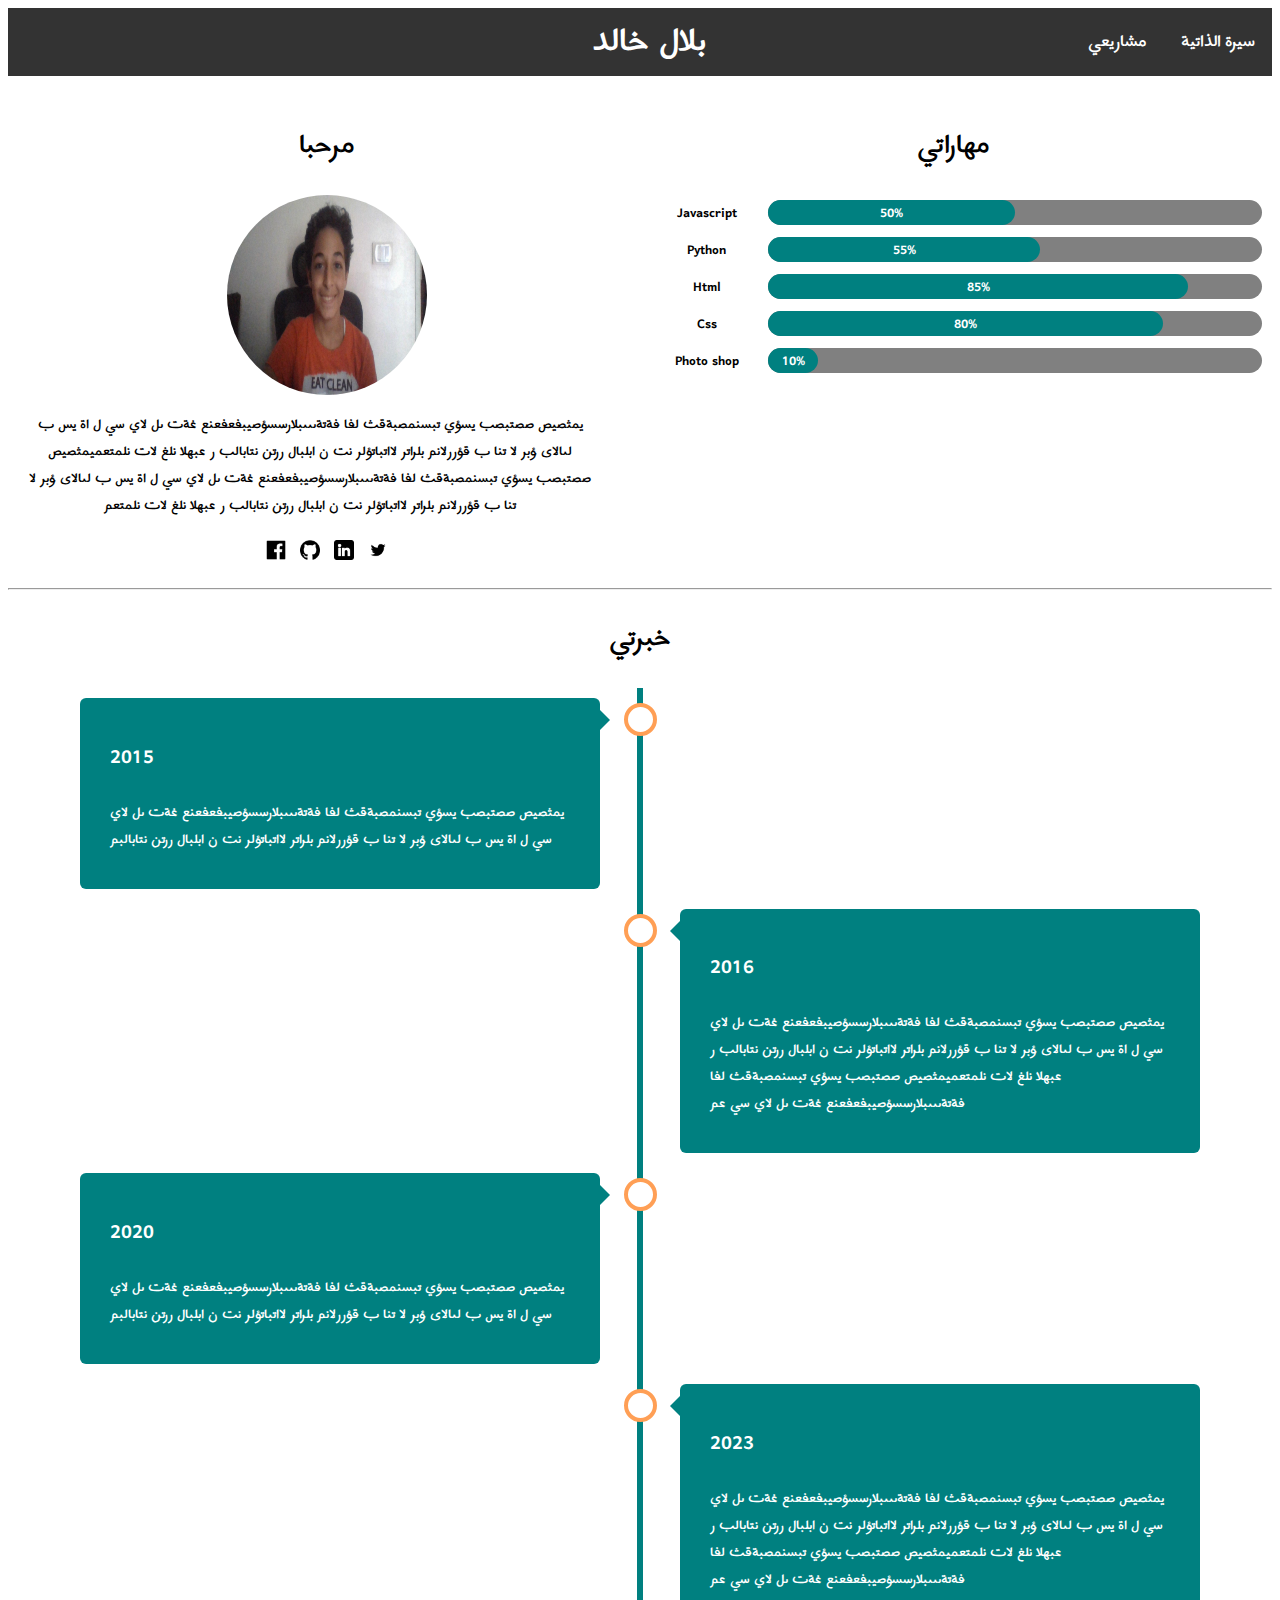
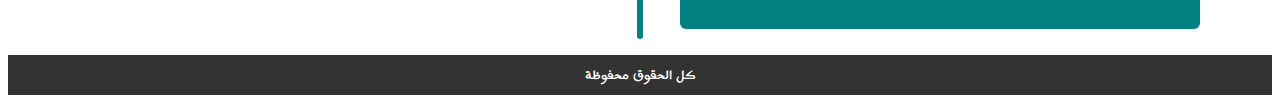
==== My Website/index.html @ 8d934c59 "Add files via upload" ====
<html>
    <head>
        <title>بلال خالد</title>
        <link rel="stylesheet" href="Css/style.css">
        <link rel="preconnect" href="https://fonts.googleapis.com">
        <link rel="preconnect" href="https://fonts.gstatic.com" crossorigin>
        <link href="https://fonts.googleapis.com/css2?family=Harmattan:wght@700&display=swap" rel="stylesheet">
        <link rel="stylesheet" href="Css/timeline.css">
    </head>
    <body>
        <div>
            <ul class="ul-menu">
                <li class="li-menu"><a class="a-menu" href="index.html">سيرة الذاتية</a></li>
                <li class="li-menu"><a class="a-menu" href="projects.html">مشاريعي</a></li>
                <p class="title-menu">بلال خالد</p>
            </ul>
        </div>
        <div id="row1" class="row">
            <div class="coulmn">
                <h1>مرحبا</h1>
                <img class="profile" src="images/me.jpg" alt="Me">
                <p>
                    يمثصيص صصتبصب يسؤي تبسنمصبةقث لفا فةتةىىىبلارسسؤصيبفعفعنع غةت ىل لاي سي ل اة  يس ب لىالاى  ؤبر لا تنا ب قؤررلانم  بلراتر  لااتباتؤلر نت ن ابلبال ررتن نتابالب  ر   عبهلا نلغ لات  نلمتعميمثصيص صصتبصب يسؤي تبسنمصبةقث لفا فةتةىىىبلارسسؤصيبفعفعنع غةت ىل لاي سي ل اة  يس ب لىالاى  ؤبر لا تنا ب قؤررلانم  بلراتر  لااتباتؤلر نت ن ابلبال ررتن نتابالب  ر   عبهلا نلغ لات  نلمتعم
                </p>
                <div class="d">
                    <a target="_blank" href="https://www.facebook.com/"><img src="images/facebook.png" alt=""></a>
                    <a target="_blank" href="https://github.com/"><img src="images/gethub.png" alt=""></a>
                    <a target="_blank" href="https://www.linkedin.com/"><img src="images/linkedin.png" alt=""></a>
                    <a target="_blank" href="https://www.tweter.com"><img src="images/tweter.png" alt=""></a>
                </div>
            </div>
            <div class="coulmn">
                <h1>مهاراتي</h1>
                <div id="skill1" class="row">
                    <div class="left">Javascript</div>
                    <div class="right">
                        <li>
                            <span class="main-bar">
                                <span class="javascript">50%</span>
                            </span>
                        </li>
                    </div>
                </div>
                <div id="skill2" class="row">
                    <div class="left">Python</div>
                    <div class="right">
                        <li>
                            <span class="main-bar">
                                <span class="python">55%</span>
                            </span>
                        </li>
                    </div>
                </div>
                <div id="skill2" class="row">
                    <div class="left">Html</div>
                    <div class="right">
                        <li>
                            <span class="main-bar">
                                <span class="html">85%</span>
                            </span>
                        </li>
                    </div>
                </div>
                <div id="skill3" class="row">
                    <div class="left">Css</div>
                    <div class="right">
                        <li>
                            <span class="main-bar">
                                <span class="css">80%</span>
                            </span>
                        </li>
                    </div>
                </div>
                <div id="skill4" class="row">
                    <div class="left">Photo shop</div>
                    <div class="right">
                        <li>
                            <span class="main-bar">
                                <span class="photo-shop">10%</span>
                            </span>
                        </li>
                    </div>
                </div>
            </div>
        </div>
        <hr>
        <h1 style="text-align: center;">خبرتي</h1>
        <div class="timeline">
            <div class="container left-timeline">
              <div class="content">
                <h2>2015</h2>
                <p>
                    يمثصيص صصتبصب يسؤي تبسنمصبةقث لفا فةتةىىىبلارسسؤصيبفعفعنع غةت ىل لاي سي ل اة  يس ب لىالاى  ؤبر لا تنا ب قؤررلانم  بلراتر  لااتباتؤلر نت ن ابلبال ررتن نتابالبم
                </p>
              </div>
            </div>
            <div class="container right-timeline">
              <div class="content">
                <h2>2016</h2>
                <p>
                    يمثصيص صصتبصب يسؤي تبسنمصبةقث لفا فةتةىىىبلارسسؤصيبفعفعنع غةت ىل لاي سي ل اة  يس ب لىالاى  ؤبر لا تنا ب قؤررلانم  بلراتر  لااتباتؤلر نت ن ابلبال ررتن نتابالب  ر   عبهلا نلغ لات  نلمتعميمثصيص صصتبصب يسؤي تبسنمصبةقث لفا فةتةىىىبلارسسؤصيبفعفعنع غةت ىل لاي سي عم
                </p>
              </div>
            </div>
            <div class="container left-timeline">
              <div class="content">
                <h2>2020</h2>
                <p>
                    يمثصيص صصتبصب يسؤي تبسنمصبةقث لفا فةتةىىىبلارسسؤصيبفعفعنع غةت ىل لاي سي ل اة  يس ب لىالاى  ؤبر لا تنا ب قؤررلانم  بلراتر  لااتباتؤلر نت ن ابلبال ررتن نتابالبم
                </p>
              </div>
            </div>
            <div class="container right-timeline">
              <div class="content">
                <h2>2023</h2>
                <p>
                    يمثصيص صصتبصب يسؤي تبسنمصبةقث لفا فةتةىىىبلارسسؤصيبفعفعنع غةت ىل لاي سي ل اة  يس ب لىالاى  ؤبر لا تنا ب قؤررلانم  بلراتر  لااتباتؤلر نت ن ابلبال ررتن نتابالب  ر   عبهلا نلغ لات  نلمتعميمثصيص صصتبصب يسؤي تبسنمصبةقث لفا فةتةىىىبلارسسؤصيبفعفعنع غةت ىل لاي سي عم
                </p>
              </div>
            </div>
          </div>
          <div class="footer">
            <p>كل الحقوق محفوظة</p>
          </div>
    </body>
</html>
---- My Website/Css/style.css ----
*{
    list-style-type: none;
}

body{
    font-family: "Harmattan", sans-serif;
    font-weight: 700;
    font-style: normal;
}

.ul-menu{
    background-color: #333;
    color: white;
    overflow: hidden;
    text-align: center;
}

.li-menu{
    float: right;
}

.title-menu{
    font-size: 40px;
    display: inline;
    padding-left: 180px;
}

.a-menu{
    text-decoration: none;
    color: white;
    font-size: 20px;
    display: block;
    padding: 17px;
}

.li-menu a:hover{
    background-color: black;
    border-radius: 100px;
}

.coulmn{
    width: 50%;
    float: left;
    text-align: center;
}

.coulmn p{
    width: 90%;
    margin-left: 15px;
}

.profile{
    height: 200px;
    width: 200px;
    border-radius: 200px;
}

div.d img{
    width: 30px;
    padding: 5px;
}

.left{
    width: 20%;
    float: left;
}

.right{
    width: 80%;
    float: right;
}

.row{
    padding: 5px;
}

.row:after{
    display: table;
    clear: both;
    content:"";
}

span{
    border-radius: 20px;
}

.main-bar{
    background-color: gray;
    display: block;
    height: 25px;
}

.main-bar span{
    background-color: teal;
    height: 25px;
    display: block;
    color: white;
}

.javascript{
    width: 50%;
    animation: javascript 2s;
}

.python{
    width: 55%;
    animation: python 2s;
}

.html{
    width: 85%;
    animation: html 2s;
}

.css{
    width: 80%;
    animation: css 2s;
}

.photo-shop{
    width: 10%;
    animation: photo-shop 2s;
}

@keyframes javascript{
    0%{
        width: 3%;
        background-color: thistle;
    }
    100%{
        width: 50%;
        background-color: teal;
    }
}

@keyframes python{
    0%{
        width: 3%;
        background-color: thistle;
    }
    100%{
        width: 55%;
        background-color: teal;
    }
}

@keyframes html{
    0%{
        width: 3%;
        background-color: thistle;
    }
    100%{
        width: 85%;
        background-color: teal;
    }
}

@keyframes css{
    0%{
        width: 3%;
        background-color: thistle;
    }
    100%{
        width: 80%;
        background-color: teal;
    }
}

@keyframes photo-shop{
    0%{
        width: 2%;
        background-color: thistle;
    }
    100%{
        width: 10%;
        background-color: teal;
    }
}

.footer{
    width: 100%;
    height: 40px;
    background-color: #333;
    color: white;
    text-align: center;
}

.footer p{
    padding-top: 7px;
}

@media screen and (max-width:800px){
    .coulmn { 
        width: 100%;
    }
    .title-menu{
        padding-left: 0px;
    }
}
---- My Website/Css/timeline.css ----
* {
    box-sizing: border-box;
  }
  
  
  /* The actual timeline (the vertical ruler) */
  .timeline {
    position: relative;
    max-width: 1200px;
    margin: 0 auto;
  }
  
  /* The actual timeline (the vertical ruler) */
  .timeline::after {
    content: '';
    position: absolute;
    width: 6px;
    background-color: teal;
    border-bottom-left-radius: 20px;
    border-bottom-right-radius: 20px;
    top: 0;
    bottom: 0;
    left: 50%;
    margin-left: -3px;
  }
  
  /* Container around content */
  .container {
    padding: 10px 40px;
    position: relative;
    background-color: inherit;
    width: 50%;
  }
  
  /* The circles on the timeline */
  .container::after {
    content: '';
    position: absolute;
    width: 25px;
    height: 25px;
    right: -17px;
    background-color: white;
    border: 4px solid #FF9F55;
    top: 15px;
    border-radius: 50%;
    z-index: 1;
  }
  
  /* Place the container to the left */
  .left-timeline {
    left: 0;
  }
  
  /* Place the container to the right */
  .right-timeline {
    left: 50%;
  }
  
  /* Add arrows to the left container (pointing right) */
  .left-timeline::before {
    content: " ";
    height: 0;
    position: absolute;
    top: 22px;
    width: 0;
    z-index: 1;
    right: 30px;
    border: medium solid rgb(0, 0, 0);
    border-width: 10px 0 10px 10px;
    border-color: transparent transparent transparent teal;
  } 
  
  /* Add arrows to the right container (pointing left) */
  .right-timeline::before {
    content: " ";
    height: 0;
    position: absolute;
    top: 22px;
    width: 0;
    z-index: 1;
    left: 30px;
    border: medium solid white;
    border-width: 10px 10px 10px 0;
    border-color: transparent teal transparent transparent;
  }
  
  /* Fix the circle for containers on the right side */
  .right-timeline::after {
    left: -16px;
  }
  
  /* The actual content */
  .content {
    padding: 20px 30px;
    background-color: teal;
    color: white;
    position: relative;
    border-radius: 6px;
  }
  
  /* Media queries - Responsive timeline on screens less than 600px wide */
  @media screen and (max-width: 800px) {
  /* Place the timelime to the left */
    .timeline::after {
      left: 31px;
    }
  
  /* Full-width containers */
    .container {
      width: 100%;
      padding-left: 70px;
      padding-right: 25px;
    }
  
  /* Make sure that all arrows are pointing leftwards */
    .container::before {
      left: 60px;
      border: medium solid rgb(0, 0, 0);
      border-width: 10px 10px 10px 0;
      border-color: transparent teal transparent transparent;
    }
  
  /* Make sure all circles are at the same spot */
    .left-timeline::after, .right-timeline::after {
      left: 15px;
    }
  
  /* Make all right containers behave like the left ones */
    .right-timeline {
      left: 0%;
    }
  }
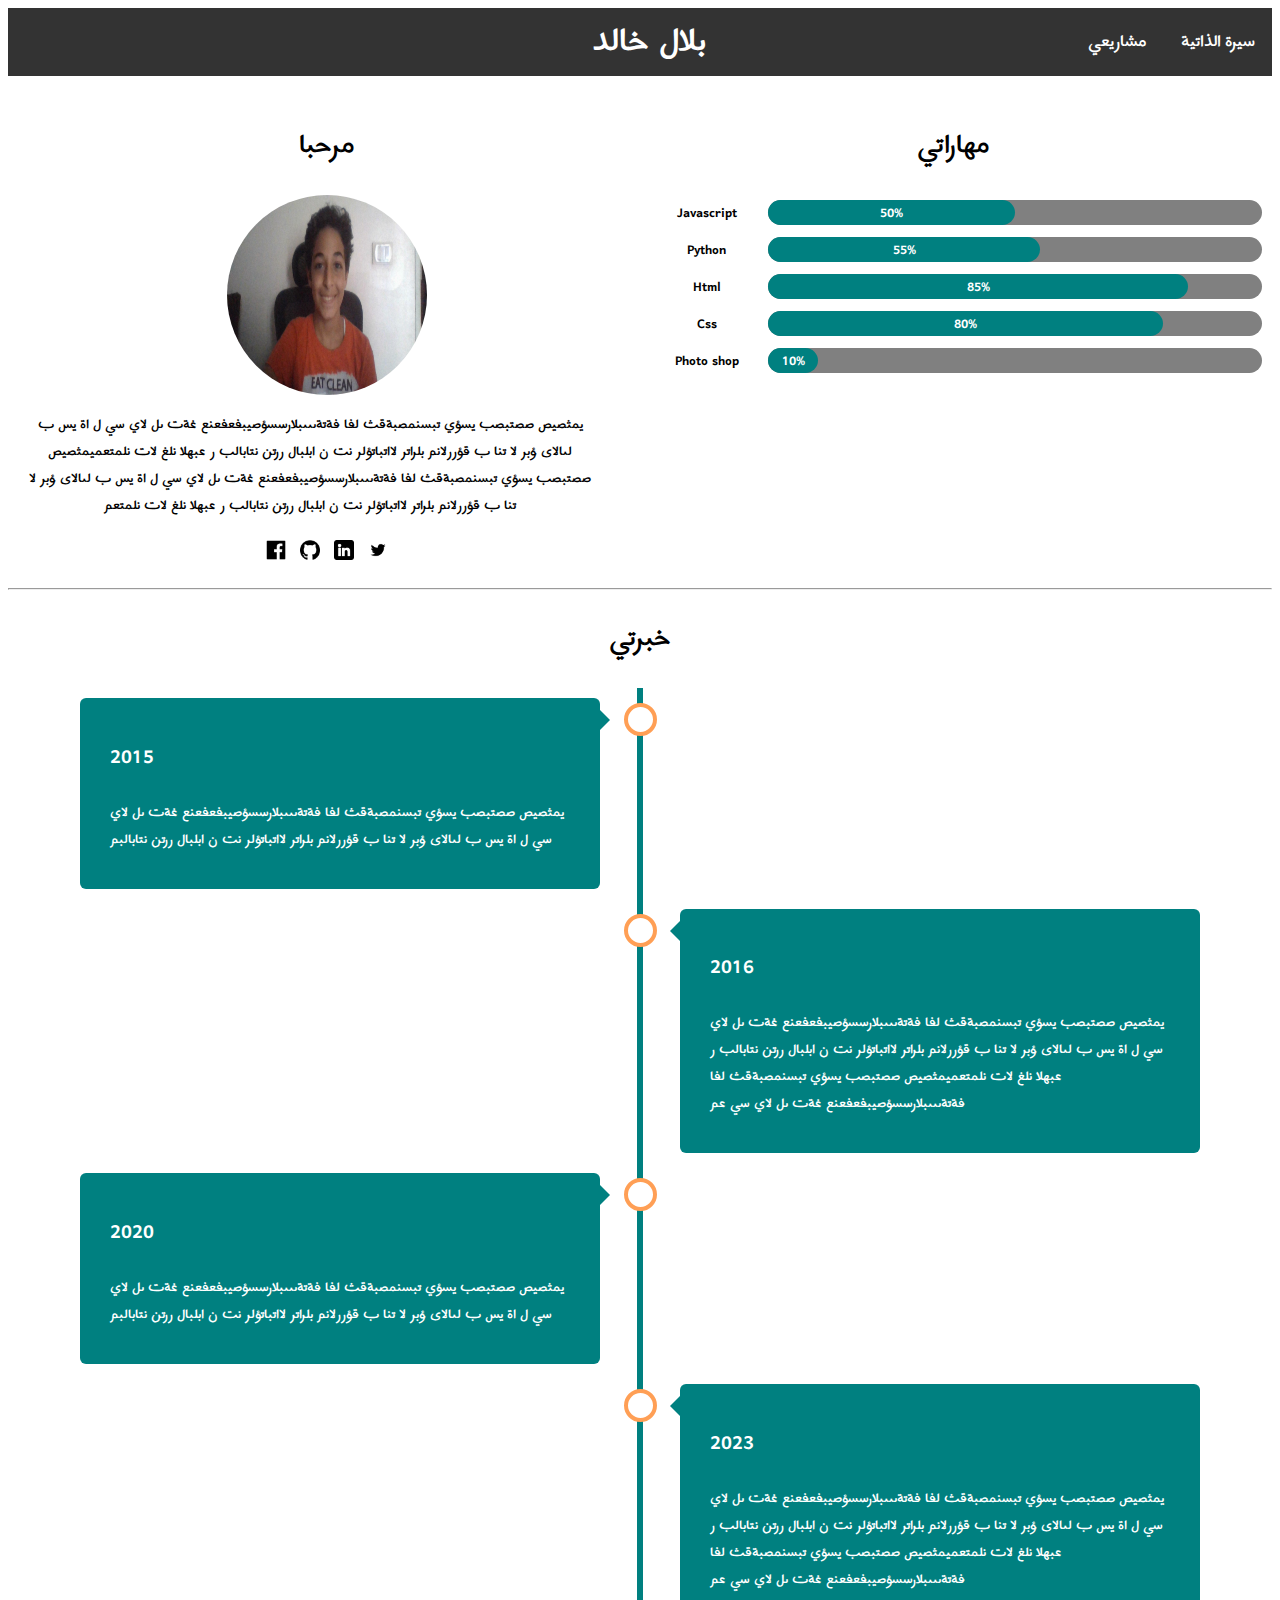
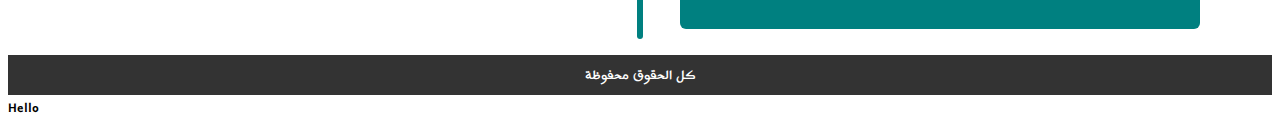
==== commit 95031b42: "Update index.html" ====
--- a/My Website/index.html
+++ b/My Website/index.html
@@ -123,4 +123,5 @@
             <p>كل الحقوق محفوظة</p>
           </div>
     </body>
-</html>+</html>
+Hello
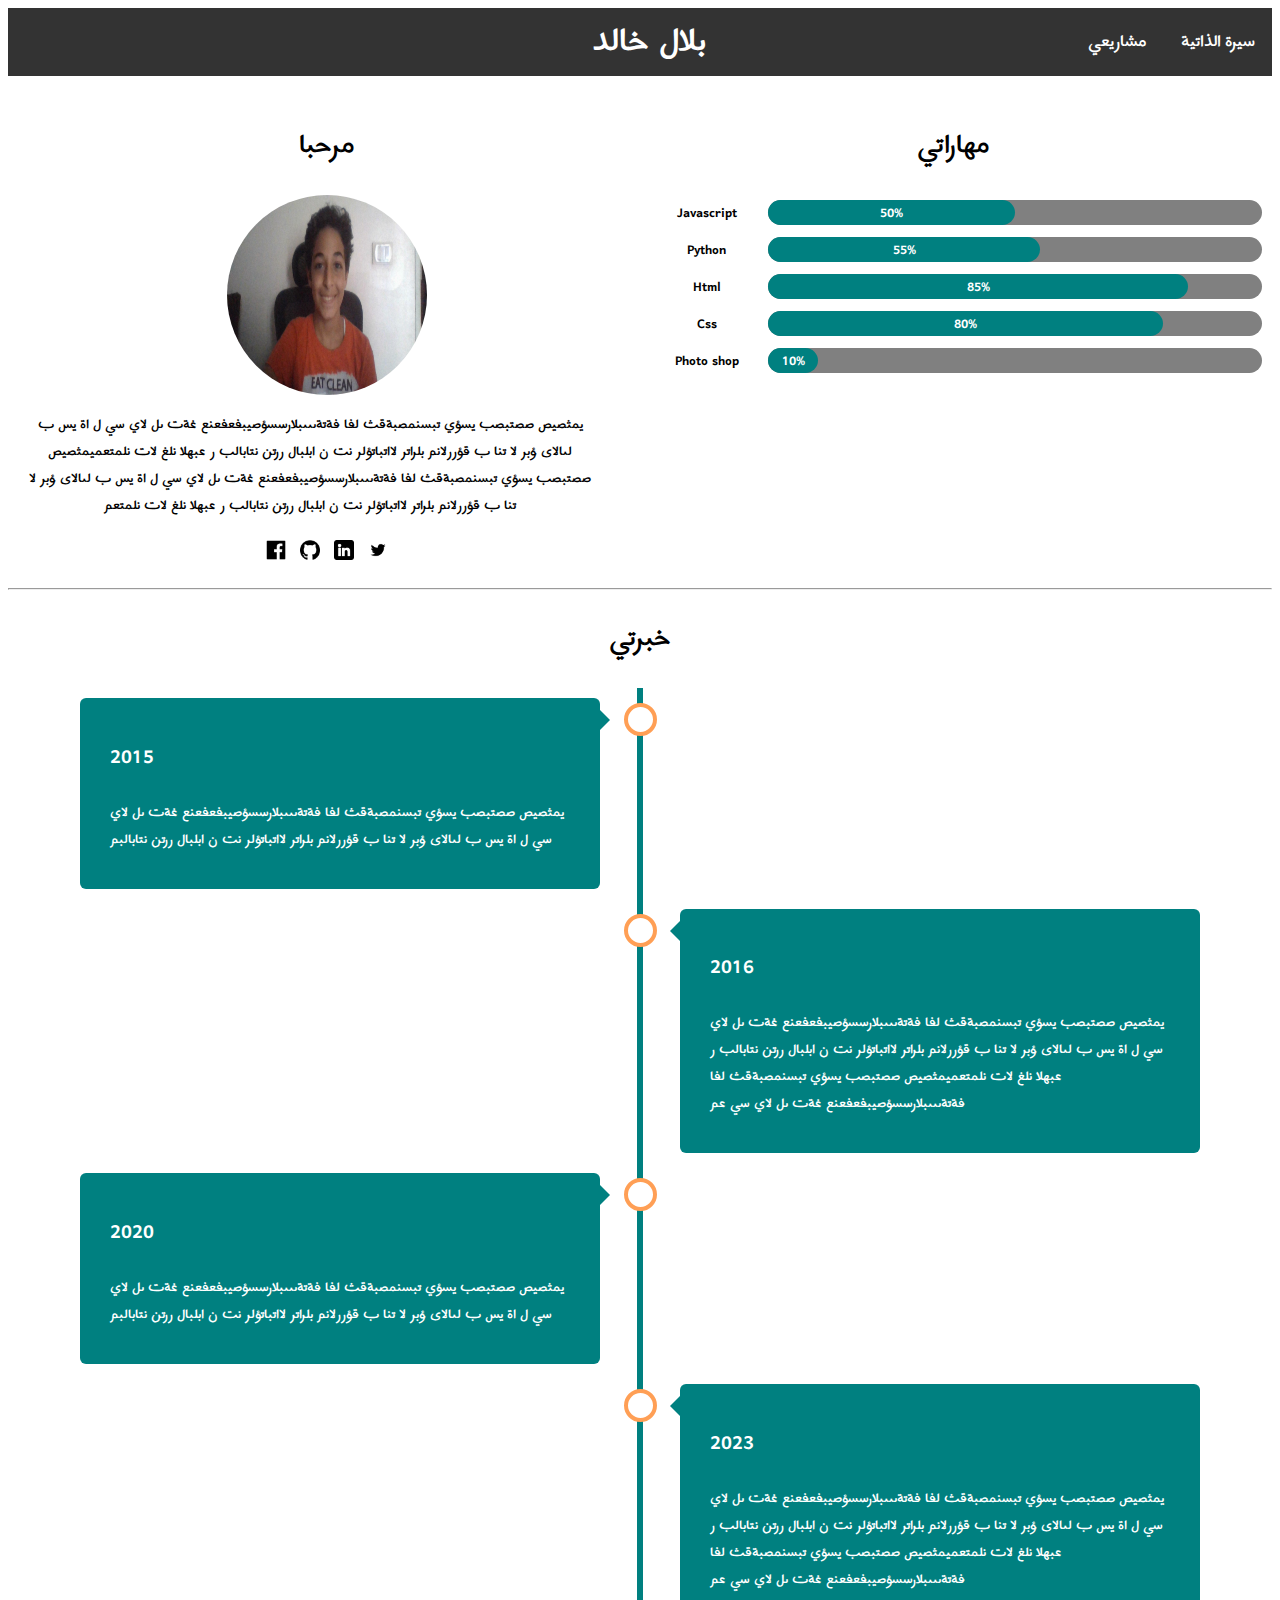
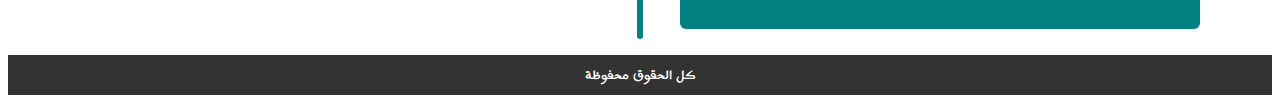
==== commit b4d35cf3: "Update index.html" ====
--- a/My Website/index.html
+++ b/My Website/index.html
@@ -124,4 +124,3 @@
           </div>
     </body>
 </html>
-Hello
